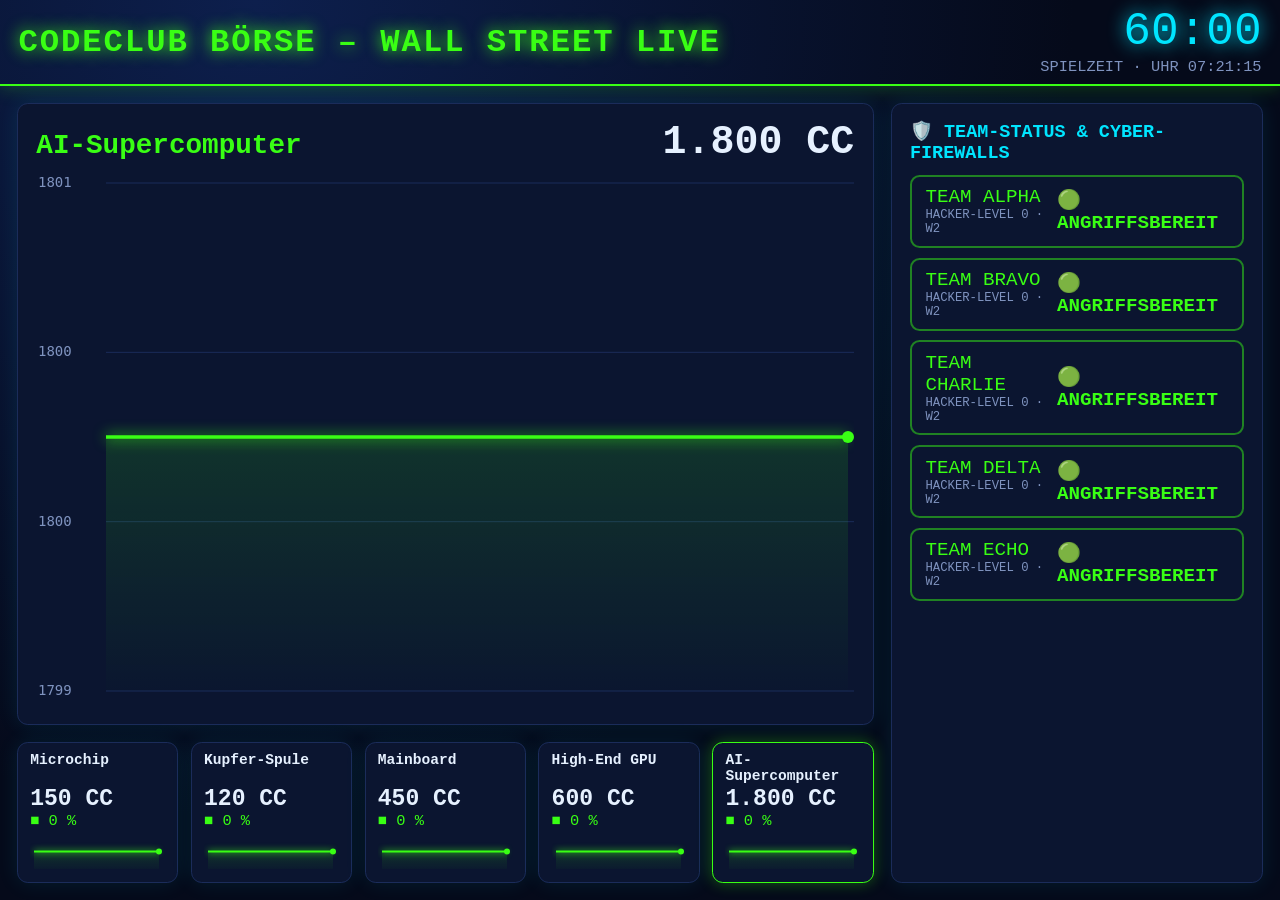
==== presenter/index.html @ 9f30bccb "adds files via upload" ====
<!DOCTYPE html><html lang="de"><head><meta charset="utf-8"><meta name="viewport" content="width=device-width,initial-scale=1"><title>Presenter · CodeClub Börse</title><link rel="stylesheet" href="../css/style.css"></head>
<body><div id="pv">
<header class="hd"><h1>CODECLUB BÖRSE – WALL STREET LIVE</h1><div class="clk"><span id="gt">00:00</span><small>SPIELZEIT · UHR <span id="wc"></span></small></div></header>
<main class="mn">
 <div class="lf">
  <div class="card big"><div><h2 id="mt"></h2><span class="pxl" id="px"></span></div><div class="cw"><canvas id="mc"></canvas></div></div>
  <div class="pc" id="pc"></div>
 </div>
 <div class="card"><h2>🛡️ TEAM-STATUS &amp; CYBER-FIREWALLS</h2><div id="pt"></div></div>
</main>
<footer class="bn" id="bn"><span id="bt"></span></footer></div>
<script src="../js/config.js"></script><script src="../js/core.js"></script><script src="../js/presenter.js"></script></body></html>
---- css/style.css ----
:root{--bg:#050a1a;--panel:#0b1530;--line:#1b2c5a;--neon:#39ff14;--blue:#00e5ff;--red:#ff2a4d;--orange:#ff9f1c;--yellow:#ffd400;--txt:#e6f1ff;--mut:#7f93bf}
*{box-sizing:border-box;margin:0}[hidden]{display:none!important}
html{font-size:max(14px,min(1.2vw,2.2vh))}html.sm{font-size:16px}
body{background:radial-gradient(circle at 20% 0,#0d1f4d,var(--bg) 60%) fixed;color:var(--txt);font-family:ui-monospace,Consolas,"Courier New",monospace;min-height:100vh}
button,select,input{font:inherit;color:var(--txt);background:#0a1330;border:1px solid var(--line);border-radius:.4em;padding:.5em .8em;min-width:0}
button{cursor:pointer}button:hover,button.on{border-color:var(--blue);box-shadow:0 0 .6em #00e5ff55}
.b-g{border-color:var(--neon);color:var(--neon)}.b-r{border-color:var(--red);color:var(--red)}.b-o{border-color:var(--orange);color:var(--orange)}.b-c{border-color:var(--blue);color:var(--blue)}
.up{color:var(--neon)}.dn{color:var(--red)}.mut{color:var(--mut)}.s-ok{color:var(--neon)}.s-fw{color:var(--orange)}.s-hk{color:var(--red)}
.card{background:var(--panel);border:1px solid var(--line);border-radius:.7em;padding:1em 1.2em;box-shadow:0 0 1.4em #00e5ff18}
h2{color:var(--blue);font-size:1.2rem;margin-bottom:.6em}
table{width:100%;border-collapse:collapse}td,th{padding:.4em .3em;border-top:1px solid var(--line);text-align:left;white-space:nowrap}th{border:0;color:var(--mut);font-weight:400}.ra{text-align:right}
.row{display:flex;gap:.5em;flex-wrap:wrap;align-items:center}.row>*{flex:1}
.lnk{display:block;padding:1em;border:1px solid var(--blue);border-radius:.4em;color:var(--blue);text-decoration:none;margin-top:.6em;text-align:center}
/* Presenter */
#pv{height:100vh;display:grid;grid-template-rows:auto 1fr auto}
.hd{display:flex;justify-content:space-between;align-items:center;gap:1em;padding:.6em 1.2em;border-bottom:2px solid var(--neon);box-shadow:0 0 1.2em #39ff1444}
h1{font-size:2.1rem;color:var(--neon);text-shadow:0 0 .5em var(--neon);letter-spacing:.06em}
.clk{text-align:right;font-size:3rem;line-height:1;color:var(--blue);text-shadow:0 0 .4em var(--blue)}.clk small{display:block;font-size:1rem;color:var(--mut);text-shadow:none;margin-top:.3em}.clk .dn{color:var(--red)}
.mn{display:grid;grid-template-columns:2.3fr 1fr;gap:1.1em;padding:1.1em;min-height:0}
.lf{display:grid;grid-template-rows:1fr auto;gap:1.1em;min-height:0}
.big{display:flex;flex-direction:column;min-height:0}.big>div:first-child{display:flex;justify-content:space-between;align-items:baseline}
.big h2{font-size:1.8rem;color:var(--neon);margin:0}.pxl{font-size:2.6rem;font-weight:700}
.cw{position:relative;flex:1;min-height:0}#mc{position:absolute;inset:0;width:100%;height:100%;transition:opacity .35s}#mc.out{opacity:0}
.pc{display:grid;grid-template-columns:repeat(5,1fr);gap:.8em}
.pk{padding:.6em .8em}.pk.on{border-color:var(--neon);box-shadow:0 0 1em #39ff1455}.pk b{display:block;font-size:.95rem;min-height:2.3em}.pk .p{font-size:1.5rem;font-weight:700;border-radius:.2em}
.sp{position:relative;height:2.8em}.sp canvas{position:absolute;inset:0;width:100%;height:100%}
@keyframes fu{from{background:#39ff1466}}@keyframes fd{from{background:#ff2a4d66}}.fu{animation:fu .9s}.fd{animation:fd .9s}
.tm{display:flex;justify-content:space-between;align-items:center;gap:.5em;padding:.5em .7em;margin-bottom:.5em;border:2px solid var(--line);border-radius:.5em;font-size:1.25rem}
.tm small{display:block;font-size:.8rem;color:var(--mut)}.tm.s-ok{border-color:#39ff1477}.tm.s-fw{border-color:var(--orange);box-shadow:0 0 1em #ff9f1c66}.tm.s-hk{border-color:var(--red);box-shadow:0 0 1em #ff2a4d88}
.bn{display:none;overflow:hidden;white-space:nowrap;background:var(--yellow);color:#000}.bn.on{display:block}
.bn::before{content:"";display:block;height:.7em;background:repeating-linear-gradient(-45deg,#000 0 .8em,var(--yellow) .8em 1.6em)}
.bn span{display:inline-block;padding:.25em 0 .35em 100%;font-size:2.4rem;font-weight:700;animation:mq 22s linear infinite}@keyframes mq{to{transform:translateX(-100%)}}
@media(prefers-reduced-motion:reduce){.bn span{animation:none;padding-left:1em}}
/* Admin */
.nav{display:flex;gap:1em;align-items:center;padding:.5em 1em;background:#020510;border-bottom:1px solid var(--line)}.nav a{color:var(--blue)}
.adm{padding:1em;display:grid;grid-template-columns:repeat(auto-fit,minmax(340px,1fr));gap:1em;align-items:start}
.adm .card,.tc .card{display:flex;flex-direction:column;gap:.6em}
.trow{display:grid;gap:.4em;padding:.5em;border:1px solid var(--line);border-radius:.4em;margin-bottom:.4em}
.bt{display:flex;gap:.4em;flex-wrap:wrap}.bt button{flex:1;padding:.4em .5em;font-size:.85em}
.log{font-size:.85em;color:var(--mut);max-height:11em;overflow:auto}
/* Terminal */
.tc{max-width:34rem;margin:0 auto;padding:.8em;display:flex;flex-direction:column;gap:.8em}.tc button,.tc select,.tc input{padding:.9em;font-size:1.05rem}
.grid{display:grid;grid-template-columns:1fr 1fr;gap:.5em}
.lvl{font-size:2.2rem;text-align:center;color:var(--neon);text-shadow:0 0 .4em var(--neon)}
.res{padding:1em;border-radius:.5em;white-space:pre-line;font-weight:700}.res.ok{border:2px solid var(--neon);color:var(--neon)}.res.no{border:2px solid var(--red);color:var(--red)}
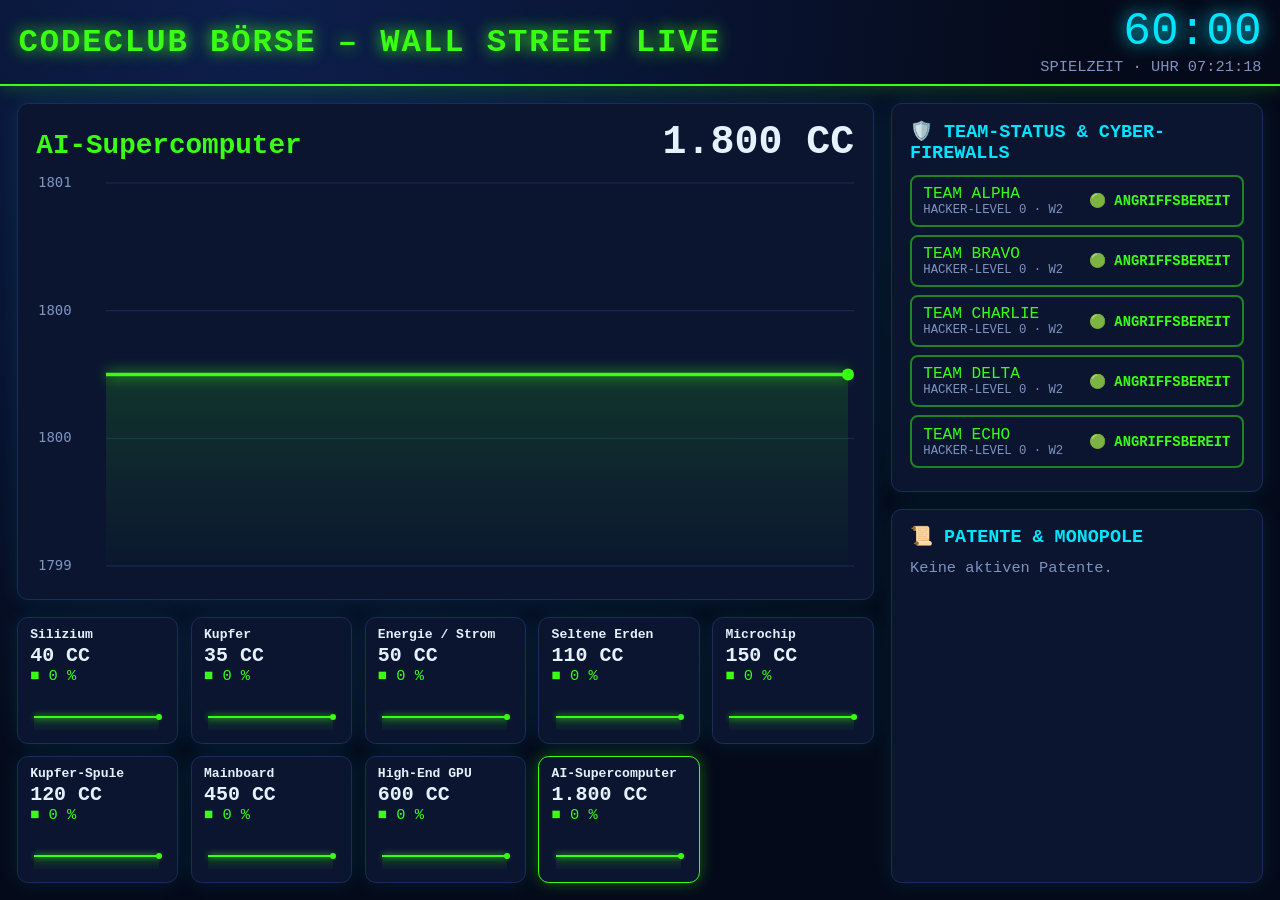
==== commit f0bbb4ea: "adds files version2" ====
--- a/presenter/index.html
+++ b/presenter/index.html
@@ -6,7 +6,7 @@
   <div class="card big"><div><h2 id="mt"></h2><span class="pxl" id="px"></span></div><div class="cw"><canvas id="mc"></canvas></div></div>
   <div class="pc" id="pc"></div>
  </div>
- <div class="card"><h2>🛡️ TEAM-STATUS &amp; CYBER-FIREWALLS</h2><div id="pt"></div></div>
+ <div class="rc"><div class="card"><h2>🛡️ TEAM-STATUS &amp; CYBER-FIREWALLS</h2><div id="pt"></div></div><div class="card"><h2>📜 PATENTE &amp; MONOPOLE</h2><div id="pp"></div></div></div>
 </main>
 <footer class="bn" id="bn"><span id="bt"></span></footer></div>
 <script src="../js/config.js"></script><script src="../js/core.js"></script><script src="../js/presenter.js"></script></body></html>
--- a/css/style.css
+++ b/css/style.css
@@ -22,10 +22,10 @@
 .big h2{font-size:1.8rem;color:var(--neon);margin:0}.pxl{font-size:2.6rem;font-weight:700}
 .cw{position:relative;flex:1;min-height:0}#mc{position:absolute;inset:0;width:100%;height:100%;transition:opacity .35s}#mc.out{opacity:0}
 .pc{display:grid;grid-template-columns:repeat(5,1fr);gap:.8em}
-.pk{padding:.6em .8em}.pk.on{border-color:var(--neon);box-shadow:0 0 1em #39ff1455}.pk b{display:block;font-size:.95rem;min-height:2.3em}.pk .p{font-size:1.5rem;font-weight:700;border-radius:.2em}
-.sp{position:relative;height:2.8em}.sp canvas{position:absolute;inset:0;width:100%;height:100%}
+.pk{padding:.6em .8em}.pk.on{border-color:var(--neon);box-shadow:0 0 1em #39ff1455}.pk b{display:block;font-size:.85rem;min-height:1.3em}.pk .p{font-size:1.3rem;font-weight:700;border-radius:.2em}
+.sp{position:relative;height:2.2em}.sp canvas{position:absolute;inset:0;width:100%;height:100%}
 @keyframes fu{from{background:#39ff1466}}@keyframes fd{from{background:#ff2a4d66}}.fu{animation:fu .9s}.fd{animation:fd .9s}
-.tm{display:flex;justify-content:space-between;align-items:center;gap:.5em;padding:.5em .7em;margin-bottom:.5em;border:2px solid var(--line);border-radius:.5em;font-size:1.25rem}
+.tm{display:flex;justify-content:space-between;align-items:center;gap:.5em;padding:.5em .7em;margin-bottom:.5em;border:2px solid var(--line);border-radius:.5em;font-size:1.05rem}
 .tm small{display:block;font-size:.8rem;color:var(--mut)}.tm.s-ok{border-color:#39ff1477}.tm.s-fw{border-color:var(--orange);box-shadow:0 0 1em #ff9f1c66}.tm.s-hk{border-color:var(--red);box-shadow:0 0 1em #ff2a4d88}
 .bn{display:none;overflow:hidden;white-space:nowrap;background:var(--yellow);color:#000}.bn.on{display:block}
 .bn::before{content:"";display:block;height:.7em;background:repeating-linear-gradient(-45deg,#000 0 .8em,var(--yellow) .8em 1.6em)}
@@ -43,3 +43,8 @@
 .grid{display:grid;grid-template-columns:1fr 1fr;gap:.5em}
 .lvl{font-size:2.2rem;text-align:center;color:var(--neon);text-shadow:0 0 .4em var(--neon)}
 .res{padding:1em;border-radius:.5em;white-space:pre-line;font-weight:700}.res.ok{border:2px solid var(--neon);color:var(--neon)}.res.no{border:2px solid var(--red);color:var(--red)}
+
+.tm b{text-align:right;font-size:.9rem}.s-sh{color:var(--blue)}.tm.s-sh{border-color:var(--blue);box-shadow:0 0 1em #00e5ff55}
+.lk{font-size:.8rem;color:var(--orange);min-height:1.2em}
+.rc{display:grid;grid-template-rows:auto 1fr;gap:1.1em;min-height:0}.rc .card{overflow:hidden}
+.pt{font-size:1rem;margin-bottom:.5em;padding:.4em .6em;border:1px solid var(--orange);border-radius:.4em}.pt b{color:var(--orange)}
